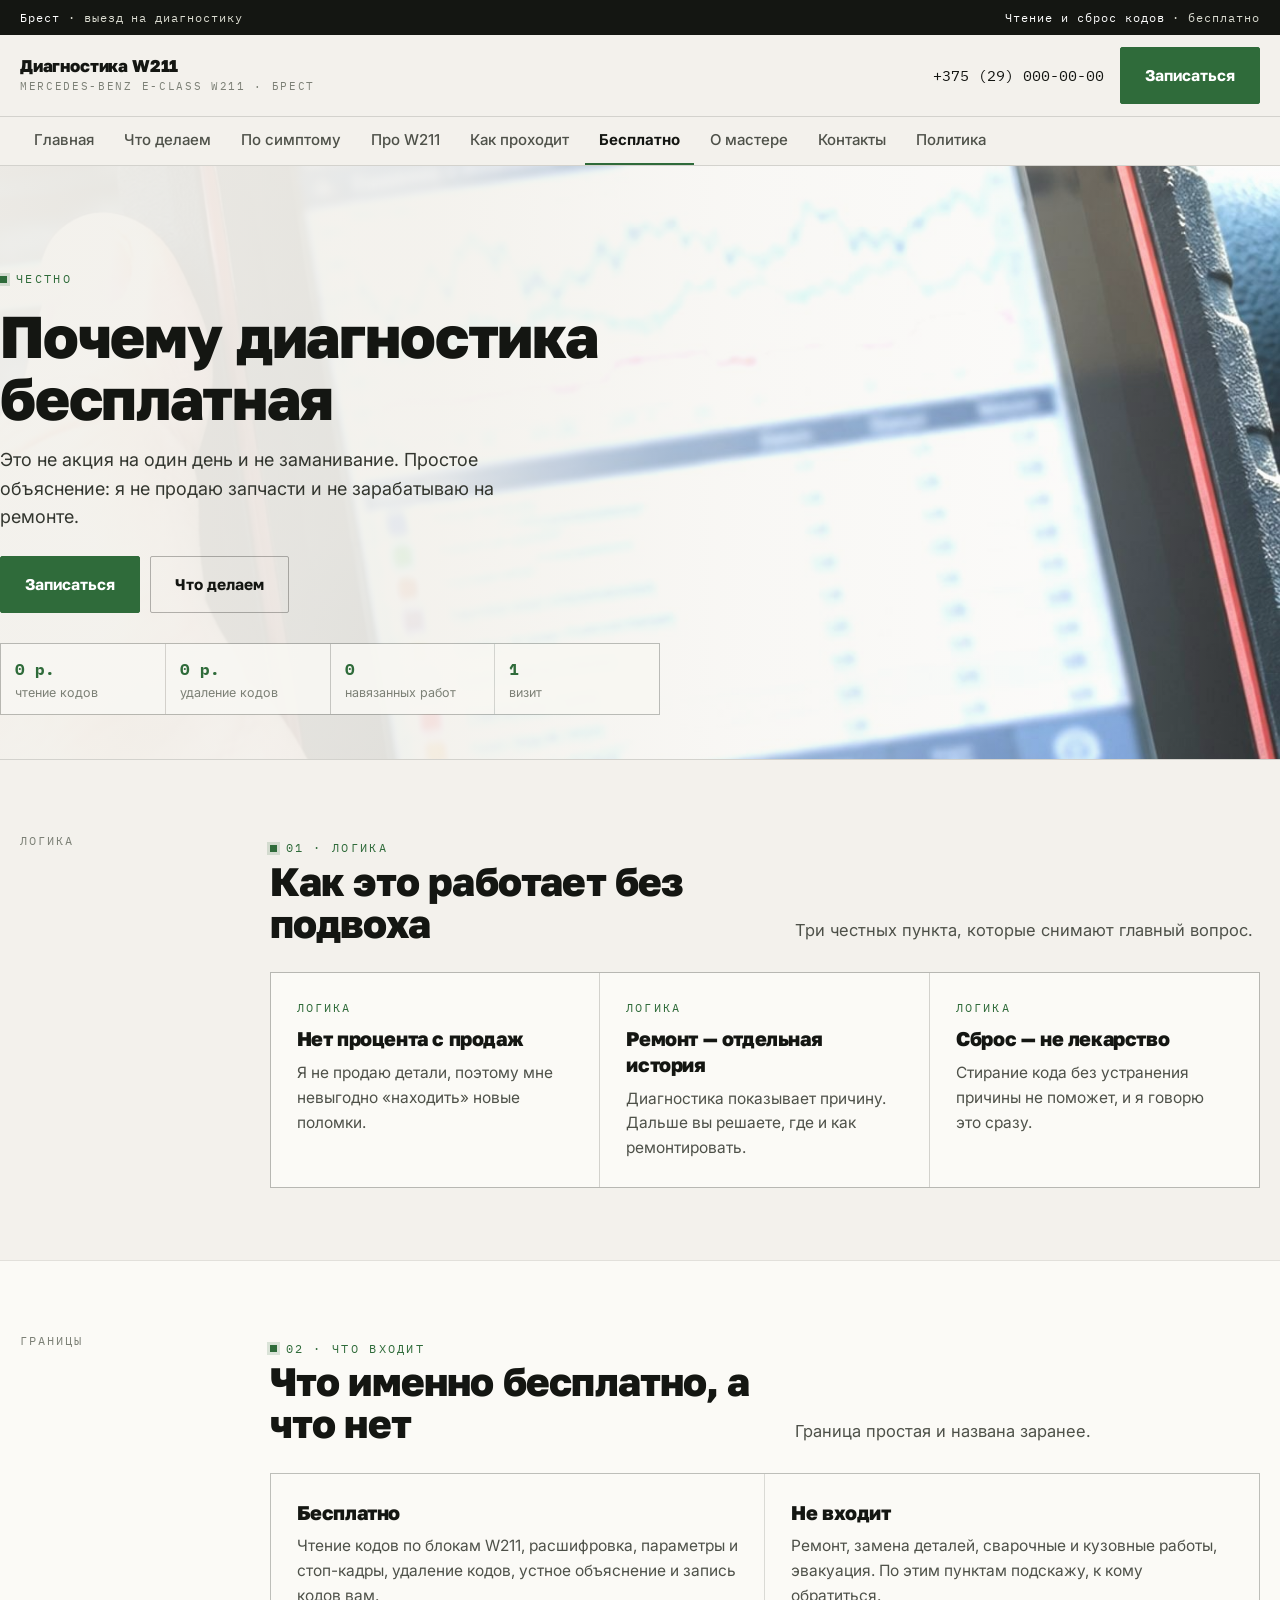
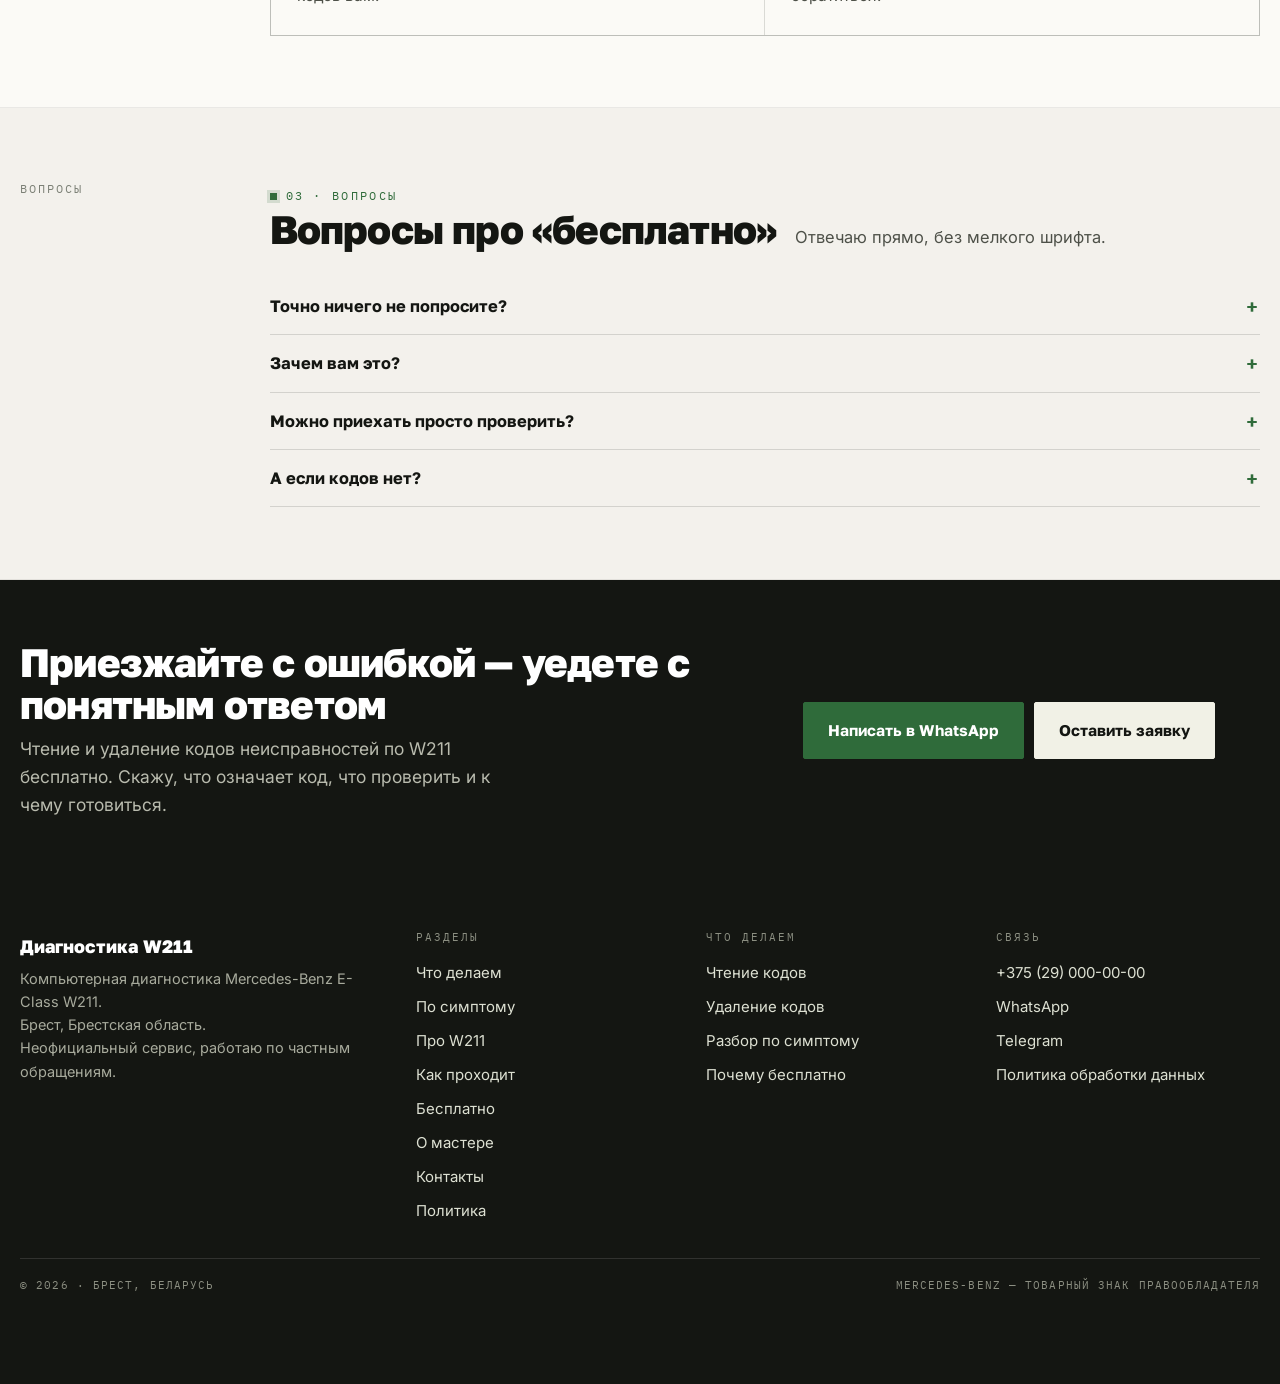
==== besplatno.html @ b9f1666d "Диагностика W211, Брест: 9 страниц, разбор по 8 симптомам, бесплатное чтение и сброс кодов" ====
<!doctype html><html lang="ru"><head><meta charset="utf-8">
<meta name="viewport" content="width=device-width,initial-scale=1">
<title>Почему диагностика W211 бесплатная — честные условия</title><meta name="description" content="Диагностика W211 бесплатна: чтение кодов, расшифровка и удаление. Объясняю, что входит и чего в услуге нет.">
<link rel="icon" href="assets/img/favicon.svg" type="image/svg+xml">
<style>
:root{--paper:#F3F1EC;--ink:#141612;--lcd:#2F6B3A;--line:rgba(20,22,18,.14)}
*{box-sizing:border-box}
body{margin:0;background:var(--paper);color:var(--ink);font-family:'Inter',system-ui,sans-serif;font-size:17.5px;line-height:1.6;overflow-x:hidden}
h1{font-family:'Golos Text',sans-serif;font-weight:800;font-size:clamp(2.1rem,4.6vw,3.6rem);line-height:1.06;margin:0}
.wrap{width:min(1240px,calc(100% - 40px));margin:0 auto}
.hdr{position:sticky;top:0;z-index:60;background:rgba(243,241,236,.94);border-bottom:1px solid var(--line)}
.topbar{background:var(--ink);color:#DCDDD2}
.hero{position:relative;min-height:520px;display:flex;align-items:flex-end;overflow:hidden}
.hero__bg{position:absolute;inset:0;z-index:-2}
.hero__bg img{width:100%;height:100%;object-fit:cover}
.hero::before{content:"";position:absolute;inset:0;z-index:-1;background:linear-gradient(90deg,rgba(243,241,236,.96),rgba(243,241,236,.34))}
</style>
<link rel="preconnect" href="https://fonts.googleapis.com"><link rel="preconnect" href="https://fonts.gstatic.com" crossorigin>
<link href="https://fonts.googleapis.com/css2?family=Golos+Text:wght@500;600;800&family=Inter:wght@400;500;600&family=IBM+Plex+Mono:wght@400;500&display=swap" rel="stylesheet">
<link rel="stylesheet" href="assets/css/site.v1.css">
</head><body>
<div class="topbar"><div class="wrap"><span><b>Брест</b> · выезд на диагностику</span><span><b>Чтение и сброс кодов</b> · бесплатно</span></div></div>
<header class="hdr"><div class="wrap hdr__in">
<a class="logo" href="index.html"><b>Диагностика W211</b><span>Mercedes-Benz E-Class W211 · Брест</span></a>
<span class="hdr__sp"></span>
<a class="hdr__tel" href="tel:+375290000000">+375 (29) 000-00-00</a>
<a class="btn btn--lcd" href="kontakty.html#zayavka">Записаться</a>
<button class="burger" id="burger" aria-label="Открыть меню" aria-expanded="false" aria-controls="drawer"><span></span><span></span><span></span></button>
</div></header>
<nav class="strip" aria-label="Страницы"><div class="wrap strip__in"><a href="index.html">Главная</a><a href="uslugi.html">Что делаем</a><a href="simptomy.html">По симптому</a><a href="w211.html">Про W211</a><a href="process.html">Как проходит</a><a href="besplatno.html" aria-current="page">Бесплатно</a><a href="o-mastere.html">О мастере</a><a href="kontakty.html">Контакты</a><a href="politika.html">Политика</a></div></nav>
<div class="drawer" id="drawer" data-open="false" role="dialog" aria-modal="true" aria-label="Меню">
<div class="drawer__top"><span class="mono">Меню</span><button class="drawer__close" id="drawerClose" aria-label="Закрыть меню"></button></div>
<div class="drawer__inner"><a href="index.html">Главная</a><a href="uslugi.html">Что делаем</a><a href="simptomy.html">По симптому</a><a href="w211.html">Про W211</a><a href="process.html">Как проходит</a><a href="besplatno.html" aria-current="page">Бесплатно</a><a href="o-mastere.html">О мастере</a><a href="kontakty.html">Контакты</a><a href="politika.html">Политика</a><a class="btn btn--lcd" href="kontakty.html#zayavka">Записаться на диагностику</a></div>
</div>
<main><section class="hero"><div class="hero__bg"><img src="assets/img/screen.jpg" alt="Диагностический экран" fetchpriority="high"></div>
<div class="hero__in wrap"><span class="kick">честно</span><h1>Почему диагностика бесплатная</h1>
<p class="hero__lead">Это не акция на один день и не заманивание. Простое объяснение: я не продаю запчасти и не зарабатываю на ремонте.</p>
<div class="hero__cta"><a class="btn btn--lcd" href="kontakty.html#zayavka">Записаться</a><a class="btn btn--line" href="uslugi.html">Что делаем</a></div>
<div class="hero__figs"><div><b>0 р.</b><span>чтение кодов</span></div><div><b>0 р.</b><span>удаление кодов</span></div><div><b>0</b><span>навязанных работ</span></div><div><b>1</b><span>визит</span></div></div></div></section><section class="band "><div class="wrap"><div class="sect"><div class="sect__side"><span class="mono">логика</span></div><div><div class="sect__head"><div><span class="kick">01 · логика</span><h2>Как это работает без подвоха</h2></div><p>Три честных пункта, которые снимают главный вопрос.</p></div><div class="grid grid--3"><div class="cell"><span class="mono">логика</span><h3>Нет процента с продаж</h3><p>Я не продаю детали, поэтому мне невыгодно «находить» новые поломки.</p></div><div class="cell"><span class="mono">логика</span><h3>Ремонт — отдельная история</h3><p>Диагностика показывает причину. Дальше вы решаете, где и как ремонтировать.</p></div><div class="cell"><span class="mono">логика</span><h3>Сброс — не лекарство</h3><p>Стирание кода без устранения причины не поможет, и я говорю это сразу.</p></div></div></div></div></div></section><section class="band band--alt"><div class="wrap"><div class="sect"><div class="sect__side"><span class="mono">границы</span></div><div><div class="sect__head"><div><span class="kick">02 · что входит</span><h2>Что именно бесплатно, а что нет</h2></div><p>Граница простая и названа заранее.</p></div><div class="grid grid--2"><div class="cell"><h3>Бесплатно</h3><p>Чтение кодов по блокам W211, расшифровка, параметры и стоп-кадры, удаление кодов, устное объяснение и запись кодов вам.</p></div><div class="cell"><h3>Не входит</h3><p>Ремонт, замена деталей, сварочные и кузовные работы, эвакуация. По этим пунктам подскажу, к кому обратиться.</p></div></div></div></div></div></section><section class="band "><div class="wrap"><div class="sect"><div class="sect__side"><span class="mono">вопросы</span></div><div><div class="sect__head"><div><span class="kick">03 · вопросы</span><h2>Вопросы про «бесплатно»</h2></div><p>Отвечаю прямо, без мелкого шрифта.</p></div><div class="faq"><div class="faq__i"><button class="faq__q" aria-expanded="false">Точно ничего не попросите?</button><div class="faq__a">За диагностику — нет. Если предложу что-то ещё, это будет отдельный разговор с вашего согласия.</div></div><div class="faq__i"><button class="faq__q" aria-expanded="false">Зачем вам это?</button><div class="faq__a">Мне интересна эта модель и её электроника, а вам — понятный ответ. Обмен без денег.</div></div><div class="faq__i"><button class="faq__q" aria-expanded="false">Можно приехать просто проверить?</button><div class="faq__a">Да, посмотреть, есть ли скрытые коды, — нормальная причина для визита.</div></div><div class="faq__i"><button class="faq__q" aria-expanded="false">А если кодов нет?</button><div class="faq__a">Тогда визит закончится словами «ошибок нет» и объяснением, что ещё проверить. Это тоже результат.</div></div></div></div></div></div></section></main><script src="assets/js/main.v1.js" defer></script>
<section class="cta"><div class="wrap cta__in">
<div><h2>Приезжайте с ошибкой — уедете с понятным ответом</h2>
<p>Чтение и удаление кодов неисправностей по W211 бесплатно. Скажу, что означает код, что проверить и к чему готовиться.</p></div>
<div class="cta__act"><a class="btn btn--lcd" href="https://wa.me/375290000000" target="_blank" rel="noopener">Написать в WhatsApp</a><a class="btn" href="kontakty.html#zayavka">Оставить заявку</a></div>
</div></section>
<footer class="foot"><div class="wrap"><div class="foot__grid">
<div><div class="foot__b">Диагностика W211</div><div class="foot__adr">Компьютерная диагностика Mercedes-Benz E-Class W211.<br>Брест, Брестская область.<br>Неофициальный сервис, работаю по частным обращениям.</div></div>
<div><h4>Разделы</h4><a href="uslugi.html">Что делаем</a><a href="simptomy.html">По симптому</a><a href="w211.html">Про W211</a><a href="process.html">Как проходит</a><a href="besplatno.html">Бесплатно</a><a href="o-mastere.html">О мастере</a><a href="kontakty.html">Контакты</a><a href="politika.html">Политика</a></div>
<div><h4>Что делаем</h4><a href="uslugi.html">Чтение кодов</a><a href="uslugi.html">Удаление кодов</a><a href="simptomy.html">Разбор по симптому</a><a href="besplatno.html">Почему бесплатно</a></div>
<div><h4>Связь</h4><a href="tel:+375290000000">+375 (29) 000-00-00</a><a href="https://wa.me/375290000000">WhatsApp</a><a href="https://t.me/+375290000000">Telegram</a><a href="politika.html">Политика обработки данных</a></div>
</div><div class="foot__bo"><span>© 2026 · Брест, Беларусь</span><span>Mercedes-Benz — товарный знак правообладателя</span></div></div></footer>
<div class="fbar">
<a href="tel:+375290000000"><svg viewBox="0 0 24 24"><path d="M6 3h3l2 5-2 1a12 12 0 006 6l1-2 5 2v3a2 2 0 01-2 2A17 17 0 014 5a2 2 0 012-2z"/></svg>Позвонить</a>
<a href="https://wa.me/375290000000"><svg viewBox="0 0 24 24"><path d="M21 12a9 9 0 01-13 8L3 21l1-4A9 9 0 1121 12z"/></svg>WhatsApp</a>
<a href="https://t.me/+375290000000"><svg viewBox="0 0 24 24"><path d="M21 4L3 11l5 2 2 6 3-4 4 3z"/></svg>Telegram</a>
<a href="kontakty.html#zayavka"><svg viewBox="0 0 24 24"><path d="M4 6h16v12H4zM4 7l8 6 8-6"/></svg>Заявка</a>
</div></body></html>
---- assets/css/site.v1.css ----
:root{
--paper:#F3F1EC;--panel:#FBFAF6;--sand:#E7E2D6;
--ink:#141612;--steel:#4E5149;--muted:#7C8076;
--lcd:#2F6B3A;--lcd-bg:#DDE8D2;--amber:#A9741C;--red:#A33B2C;
--line:rgba(20,22,18,.14);--line2:rgba(20,22,18,.075);
--f-d:'Golos Text',system-ui,sans-serif;--f-t:'Inter',system-ui,sans-serif;--f-m:'IBM Plex Mono',monospace;
--rad:2px;--wrap:1240px}
*{box-sizing:border-box}
html{-webkit-text-size-adjust:100%;font-size:18px;overflow-x:clip;scroll-behavior:smooth}
body{margin:0;background:var(--paper);color:var(--ink);font-family:var(--f-t);font-size:17.5px;line-height:1.6;-webkit-font-smoothing:antialiased;overflow-x:hidden}
body.lock{overflow:hidden}
img{max-width:100%;height:auto;display:block}
a{color:inherit;text-decoration:none}
h1,h2,h3,h4{font-family:var(--f-d);font-weight:800;line-height:1.06;letter-spacing:-.02em;margin:0}
h1{font-size:clamp(2.1rem,4.6vw,3.6rem)}
h2{font-size:clamp(1.7rem,3.1vw,2.55rem)}
h3{font-size:1.12rem;line-height:1.3}
p{margin:0}
.wrap{width:min(var(--wrap),calc(100% - 40px));margin:0 auto}
@media(max-width:600px){.wrap{width:calc(100% - 28px)}}
.mono{font-family:var(--f-m);font-size:11.5px;letter-spacing:.18em;text-transform:uppercase;color:var(--muted)}
.kick{display:inline-flex;align-items:center;gap:9px;font-family:var(--f-m);font-size:11.5px;letter-spacing:.2em;text-transform:uppercase;color:var(--lcd)}
.kick::before{content:"";width:7px;height:7px;background:var(--lcd);box-shadow:0 0 0 3px rgba(47,107,58,.16)}
.btn{display:inline-flex;align-items:center;gap:10px;padding:15px 24px;border-radius:var(--rad);background:var(--ink);color:#fff;font-family:var(--f-d);font-weight:700;font-size:15.5px;border:1px solid var(--ink);transition:background .18s,color .18s,transform .18s}
.btn svg{width:17px;height:17px;fill:none;stroke:currentColor;stroke-width:2.2}
.btn:hover{background:#000;transform:translateY(-1px)}
.btn--lcd{background:var(--lcd);border-color:var(--lcd)}
.btn--lcd:hover{background:#255830}
.btn--line{background:transparent;color:var(--ink);border-color:rgba(20,22,18,.3)}
.btn--line:hover{background:rgba(20,22,18,.05)}
.topbar{background:var(--ink);color:#DCDDD2;font-family:var(--f-m);font-size:12px;letter-spacing:.08em}
.topbar .wrap{display:flex;gap:18px;justify-content:space-between;align-items:center;padding:8px 0;flex-wrap:wrap}
.topbar b{color:#fff;font-weight:400}
.hdr{position:sticky;top:0;z-index:60;background:rgba(243,241,236,.94);backdrop-filter:blur(12px);border-bottom:1px solid var(--line)}
.hdr__in{display:flex;align-items:center;gap:16px;padding:12px 0}
.logo{display:flex;flex-direction:column;gap:2px;min-width:0}
.logo b{font-family:var(--f-d);font-weight:800;font-size:17px;letter-spacing:-.01em;line-height:1.15}
.logo span{font-family:var(--f-m);font-size:10.5px;letter-spacing:.16em;text-transform:uppercase;color:var(--muted)}
.hdr__sp{flex:1}
.hdr__tel{font-family:var(--f-m);font-size:15px;white-space:nowrap;color:var(--ink)}
.burger{display:none;width:44px;height:44px;border:1px solid var(--line);background:var(--panel);border-radius:var(--rad);align-items:center;justify-content:center;flex-direction:column;gap:5px;cursor:pointer}
.burger span{display:block;width:18px;height:2px;background:var(--ink)}
.strip{border-bottom:1px solid var(--line);background:var(--paper);position:sticky;top:65px;z-index:55;overflow-x:auto;scrollbar-width:none}
.strip::-webkit-scrollbar{display:none}
.strip__in{display:flex;gap:2px;min-width:max-content;padding:0}
.strip a{display:block;padding:11px 14px;font-size:15px;font-weight:500;color:var(--steel);border-bottom:2px solid transparent;white-space:nowrap}
.strip a:hover{color:var(--ink);background:rgba(20,22,18,.03)}
.strip a[aria-current]{color:var(--ink);border-bottom-color:var(--lcd);font-weight:700}
.drawer{position:fixed;inset:0;z-index:100;background:var(--paper);display:none;flex-direction:column}
.drawer[data-open="true"]{display:flex}
.drawer__top{display:flex;justify-content:space-between;align-items:center;padding:14px 16px;border-bottom:1px solid var(--line)}
.drawer__close{width:44px;height:44px;border:1px solid var(--line);background:var(--panel);position:relative;cursor:pointer}
.drawer__close::before,.drawer__close::after{content:"";position:absolute;left:11px;right:11px;top:21px;height:2px;background:var(--ink)}
.drawer__close::before{transform:rotate(45deg)}.drawer__close::after{transform:rotate(-45deg)}
.drawer__inner{padding:10px 16px 24px;overflow-y:auto;display:flex;flex-direction:column;gap:2px;flex:1}
.drawer__inner a{padding:14px 0;border-bottom:1px solid var(--line2);font-family:var(--f-d);font-weight:700;font-size:19px;display:flex;justify-content:space-between;align-items:center}
.drawer__inner a span{font-family:var(--f-m);font-size:11px;color:var(--muted)}
.drawer .btn{margin-top:16px;justify-content:center}
.fbar{position:fixed;left:0;right:0;bottom:0;z-index:70;display:none;grid-template-columns:repeat(4,1fr);background:var(--ink);border-top:1px solid rgba(255,255,255,.14)}
.fbar a{display:flex;flex-direction:column;align-items:center;gap:3px;padding:9px 2px;color:#EDEDE2;font-family:var(--f-m);font-size:9.5px;letter-spacing:.08em;text-transform:uppercase;border-right:1px solid rgba(255,255,255,.1)}
.fbar a:last-child{border-right:0}
.fbar svg{width:19px;height:19px;fill:none;stroke:currentColor;stroke-width:1.8}
.fbar a:first-child{background:var(--lcd);color:#fff}
.hero{position:relative;isolation:isolate;min-height:clamp(500px,66vh,720px);display:flex;align-items:flex-end;overflow:hidden;border-bottom:1px solid var(--line)}
.hero__bg{position:absolute;inset:0;z-index:-2}
.hero__bg img{width:100%;height:100%;object-fit:cover;object-position:62% 55%}
.hero::before{content:"";position:absolute;inset:0;z-index:-1;background:linear-gradient(90deg,rgba(243,241,236,.97) 0%,rgba(243,241,236,.92) 34%,rgba(243,241,236,.55) 58%,rgba(243,241,236,.18) 100%)}
.hero__in{padding:clamp(34px,5vw,62px) 0 clamp(26px,3.4vw,44px);width:100%}
.hero h1{max-width:19ch;margin:14px 0 0}
.hero h1 em{font-style:normal;position:relative;white-space:nowrap}
.hero h1 em::after{content:"";position:absolute;left:0;right:0;bottom:.06em;height:.34em;background:rgba(47,107,58,.22);z-index:-1}
.hero__lead{margin-top:16px;max-width:48ch;font-size:18px;color:#33362F}
.hero__cta{display:flex;flex-wrap:wrap;gap:10px;margin-top:24px}
.hero__figs{display:grid;grid-template-columns:repeat(4,minmax(0,1fr));gap:1px;margin-top:30px;background:var(--line);border:1px solid var(--line);max-width:660px}
.hero__figs div{background:rgba(251,250,246,.92);padding:13px 14px;display:flex;flex-direction:column;gap:2px}
.hero__figs b{font-family:var(--f-m);font-size:16px;color:var(--lcd)}
.hero__figs span{font-size:12.5px;color:var(--muted);line-height:1.35}
@media(max-width:820px){
.hero__figs{grid-template-columns:repeat(2,minmax(0,1fr))}
.hero::before{background:linear-gradient(180deg,rgba(243,241,236,.96) 0%,rgba(243,241,236,.9) 46%,rgba(243,241,236,.62) 100%)}
.hero__bg img{object-position:58% 50%}
}
.band{padding:clamp(44px,5.6vw,84px) 0;border-bottom:1px solid var(--line2)}
.band--alt{background:var(--panel)}
.band--dark{background:var(--ink);color:#EFEFE3;border-bottom:0}
.band--dark .kick{color:#B9D6A6}
.band--dark .kick::before{background:#B9D6A6;box-shadow:0 0 0 3px rgba(185,214,166,.18)}
.band--dark p,.band--dark .mono{color:#B9BBAE}
.band--dark h2,.band--dark h3{color:#fff}
.sect{display:grid;gap:22px}
@media(min-width:1000px){.sect{grid-template-columns:206px minmax(0,1fr);gap:clamp(24px,3.4vw,52px)}}
.sect>div{min-width:0}
.sect__side{display:flex;flex-direction:column;gap:8px;align-items:flex-start}
@media(min-width:1000px){.sect__side{position:sticky;top:130px;align-self:start}}
.sect__head{display:grid;gap:12px;margin-bottom:clamp(16px,2.2vw,28px)}
@media(min-width:820px){.sect__head{grid-template-columns:minmax(0,1.05fr) minmax(0,.95fr);align-items:end}}
.sect__head p{color:var(--steel);font-size:16.5px;max-width:48ch}
.grid{display:grid;gap:1px;background:var(--line);border:1px solid var(--line)}
.grid--3{grid-template-columns:repeat(1,minmax(0,1fr))}
.grid--2{grid-template-columns:repeat(1,minmax(0,1fr))}
@media(min-width:760px){.grid--2{grid-template-columns:repeat(2,minmax(0,1fr))}}
@media(min-width:900px){.grid--3{grid-template-columns:repeat(3,minmax(0,1fr))}}
.cell{background:var(--panel);padding:clamp(18px,2.2vw,26px);display:flex;flex-direction:column;gap:9px;min-width:0}
.cell h3{font-size:1.1rem}
.cell p{color:var(--steel);font-size:15.5px}
.cell .mono{color:var(--lcd)}
.lcd{background:var(--lcd-bg);border:1px solid rgba(47,107,58,.26);padding:clamp(16px,2vw,24px);display:flex;flex-direction:column;gap:10px}
.lcd b{font-family:var(--f-m);font-size:13px;letter-spacing:.14em;text-transform:uppercase;color:#295E33}
.lcd p{color:#2E5233;font-size:15.5px}
.chips{display:flex;flex-wrap:wrap;gap:7px}
.chip{font-family:var(--f-m);font-size:12px;padding:5px 9px;border:1px solid rgba(20,22,18,.2);background:var(--panel);color:var(--steel)}
.chip--on{background:var(--ink);color:#F1F1E6;border-color:var(--ink)}
.rows{border-top:1px solid var(--line)}
.row{display:grid;grid-template-columns:minmax(0,1fr) auto;gap:14px;align-items:baseline;padding:16px 0;border-bottom:1px solid var(--line2)}
.row__n{font-family:var(--f-m);font-size:12px;color:var(--lcd);display:block;margin-bottom:3px}
.row h3{font-size:1.05rem}
.row p{color:var(--steel);font-size:15px;margin-top:4px}
.row__v{font-family:var(--f-m);font-size:12.5px;color:var(--muted);text-align:right;white-space:nowrap}
@media(max-width:640px){.row{grid-template-columns:1fr}.row__v{text-align:left}}
.faq{display:flex;flex-direction:column}
.faq__i{border-bottom:1px solid var(--line)}
.faq__q{width:100%;text-align:left;background:none;border:0;padding:17px 34px 17px 0;position:relative;cursor:pointer;font-family:var(--f-d);font-weight:700;font-size:16.5px;line-height:1.35;color:var(--ink)}
.faq__q::after{content:"+";position:absolute;right:2px;top:14px;font-family:var(--f-m);font-size:20px;color:var(--lcd)}
.faq__q[aria-expanded="true"]::after{content:"–"}
.faq__a{display:none;padding:0 34px 18px 0;color:var(--steel);font-size:15.5px}
.faq__i.is-open .faq__a{display:block}
.form{display:grid;gap:12px;max-width:520px}
.form__row{display:grid;gap:12px}
@media(min-width:560px){.form__row--2{grid-template-columns:1fr 1fr}}
.field{display:flex;flex-direction:column;gap:6px}
.field label{font-family:var(--f-m);font-size:11px;letter-spacing:.14em;text-transform:uppercase;color:var(--muted)}
.field input,.field textarea,.field select{font-family:var(--f-t);font-size:16px;padding:12px 13px;background:#fff;border:1px solid rgba(20,22,18,.18);border-radius:var(--rad);color:var(--ink);width:100%}
.field textarea{min-height:96px;resize:vertical}
.field input:focus,.field textarea:focus{outline:2px solid rgba(47,107,58,.5);outline-offset:1px}
.form__note{font-size:13px;color:var(--muted);max-width:46ch}
.formout{font-size:14px;color:var(--lcd);font-weight:600}
.cta{background:var(--ink);color:#EFEFE3;padding:clamp(38px,4.8vw,68px) 0}
.cta__in{display:grid;gap:22px;align-items:center}
@media(min-width:880px){.cta__in{grid-template-columns:minmax(0,1.25fr) minmax(0,.75fr)}}
.cta h2{color:#fff;max-width:26ch}
.cta p{color:#B9BBAE;margin-top:10px;max-width:44ch}
.cta__act{display:flex;flex-wrap:wrap;gap:10px}
.cta .btn{background:#F1F1E6;color:var(--ink);border-color:#F1F1E6}
.cta .btn--lcd{background:var(--lcd);color:#fff;border-color:var(--lcd)}
.foot{background:var(--ink);color:#C9CBBE;padding:clamp(34px,4vw,54px) 0 90px}
.foot__grid{display:grid;gap:26px}
@media(min-width:820px){.foot__grid{grid-template-columns:1.4fr 1fr 1fr 1fr}}
.foot h4{font-family:var(--f-m);font-size:11px;letter-spacing:.18em;text-transform:uppercase;color:#8C8F82;margin:0 0 12px;font-weight:400}
.foot a{display:block;padding:5px 0;font-size:15px;color:#DDE0D2}
.foot a:hover{color:#fff}
.foot__b{font-family:var(--f-d);font-weight:800;font-size:18px;color:#fff;margin-bottom:6px}
.foot__adr{font-size:14.5px;line-height:1.6;color:#A8AB9D}
.foot__bo{margin-top:30px;padding-top:18px;border-top:1px solid rgba(255,255,255,.12);display:flex;justify-content:space-between;gap:14px;flex-wrap:wrap;font-family:var(--f-m);font-size:11px;letter-spacing:.1em;text-transform:uppercase;color:#8C8F82}
@media(max-width:1049px){
.burger{display:flex}
.strip{top:0;position:relative}
.fbar{display:grid}
body{padding-bottom:56px}
}
@media(min-width:1050px){.hdr__tel{display:block}}
.plate{margin:0;border:1px solid var(--line);background:var(--panel)}
.plate img{width:100%;aspect-ratio:16/10;object-fit:cover}
.plate figcaption{font-family:var(--f-m);font-size:11px;letter-spacing:.12em;text-transform:uppercase;color:var(--muted);padding:10px 12px;border-top:1px solid var(--line2)}
.note{border-left:3px solid var(--amber);padding:4px 0 4px 14px;color:var(--steel);font-size:15px}
.note b{color:var(--ink)}
.sym{display:grid;gap:16px}
@media(min-width:820px){.sym{grid-template-columns:minmax(0,320px) minmax(0,1fr)}}
.sym__list{display:flex;flex-direction:column;gap:1px;background:var(--line);border:1px solid var(--line)}
.sym__list button{text-align:left;background:var(--panel);border:0;padding:13px 15px;font-family:var(--f-d);font-weight:700;font-size:15.5px;cursor:pointer;display:flex;justify-content:space-between;gap:10px;align-items:center;color:var(--ink)}
.sym__list button span{font-family:var(--f-m);font-size:11px;color:var(--muted);font-weight:400}
.sym__list button:hover{background:#F3F1E8}
.sym__list button[aria-pressed="true"]{background:var(--ink);color:#F1F1E6}
.sym__list button[aria-pressed="true"] span{color:#B9D6A6}
.sym__out{background:var(--panel);border:1px solid var(--line);padding:clamp(16px,2.2vw,26px);display:flex;flex-direction:column;gap:12px;min-height:220px}
.sym__out h3{font-size:1.25rem}
.sym__out ul{margin:0;padding-left:18px;display:flex;flex-direction:column;gap:6px;color:var(--steel);font-size:15.5px}
.sym__out .chips{margin-top:2px}
.calc{background:var(--panel);border:1px solid var(--line);padding:clamp(16px,2.2vw,26px);display:grid;gap:16px}
.calc__grid{display:grid;gap:12px}
@media(min-width:700px){.calc__grid{grid-template-columns:repeat(2,minmax(0,1fr))}}
.calc__out{display:grid;gap:1px;background:var(--line);border:1px solid var(--line)}
@media(min-width:700px){.calc__out{grid-template-columns:repeat(4,minmax(0,1fr))}}
.calc__out div{background:#fff;padding:13px 14px;display:flex;flex-direction:column;gap:2px}
.calc__out b{font-family:var(--f-m);font-size:16px;color:var(--lcd)}
.calc__out span{font-size:12.5px;color:var(--muted);line-height:1.35}
.hint{font-size:13px;color:var(--muted);max-width:60ch}
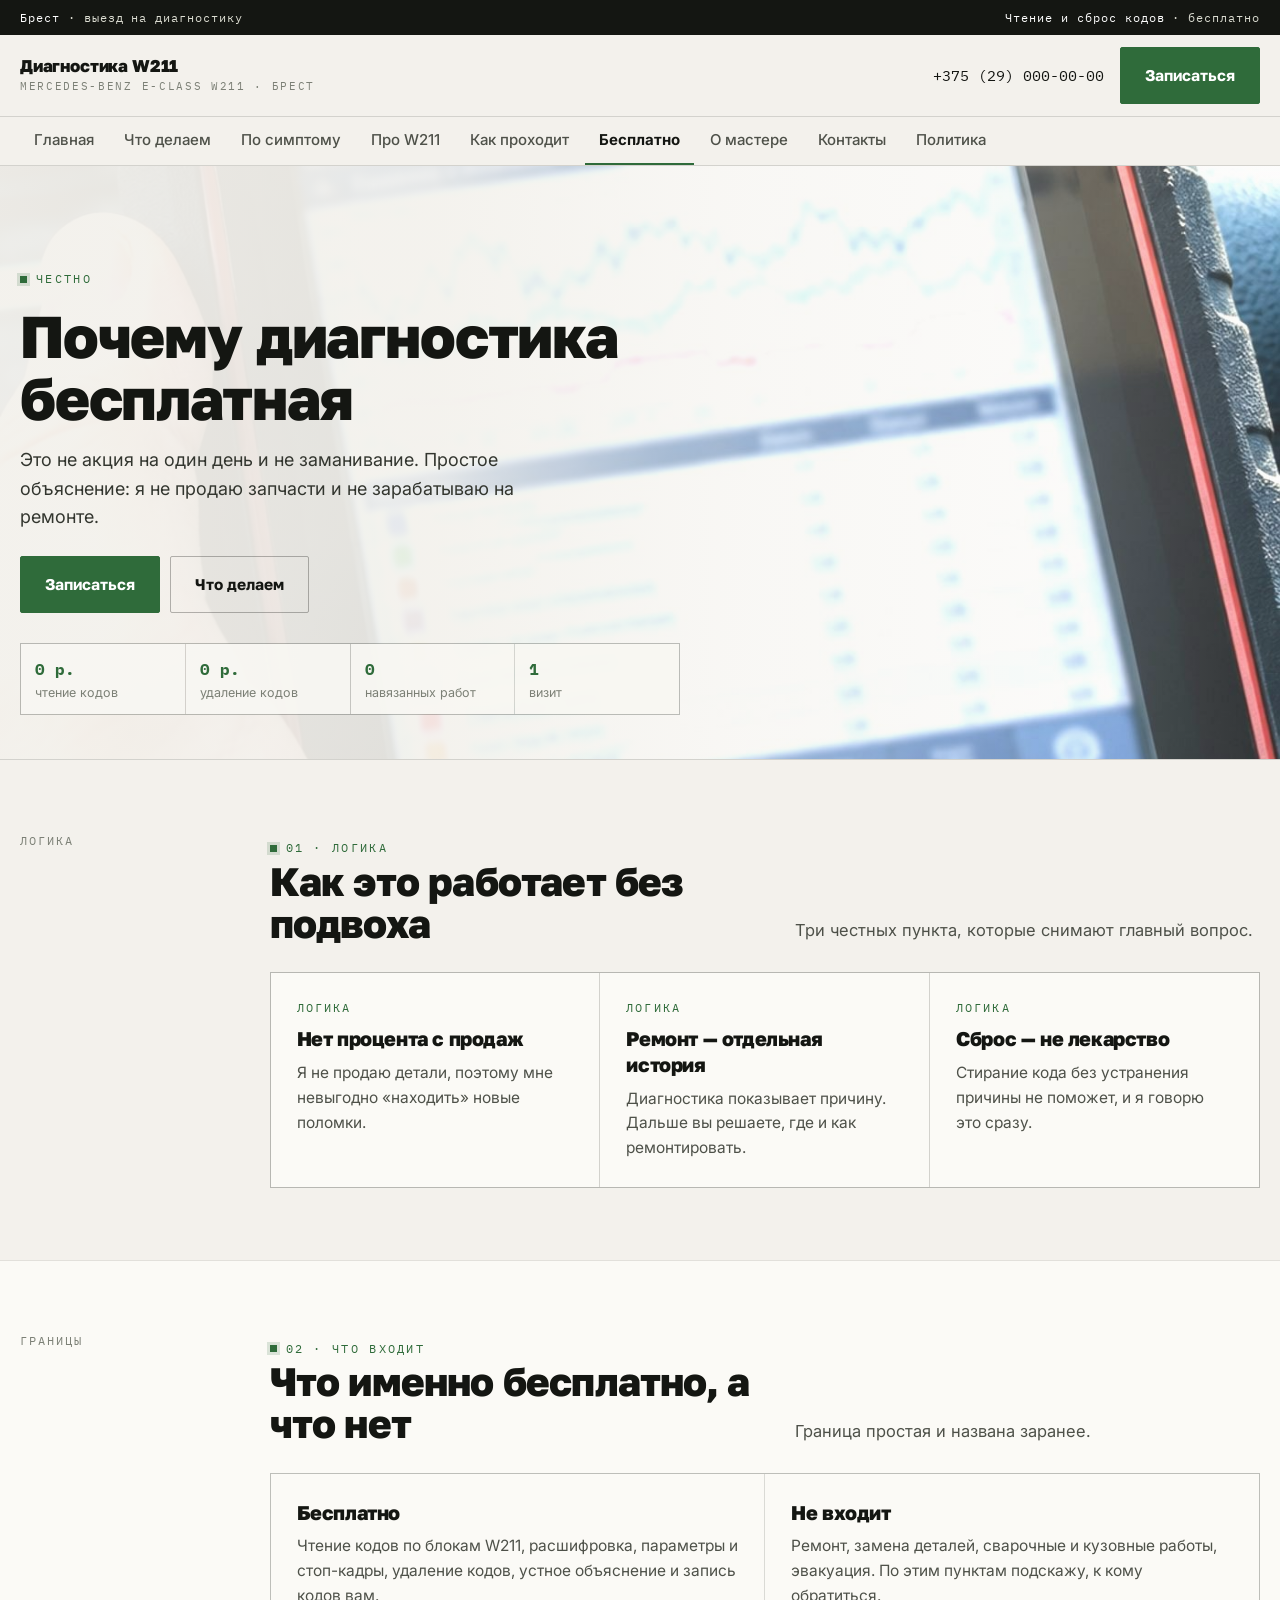
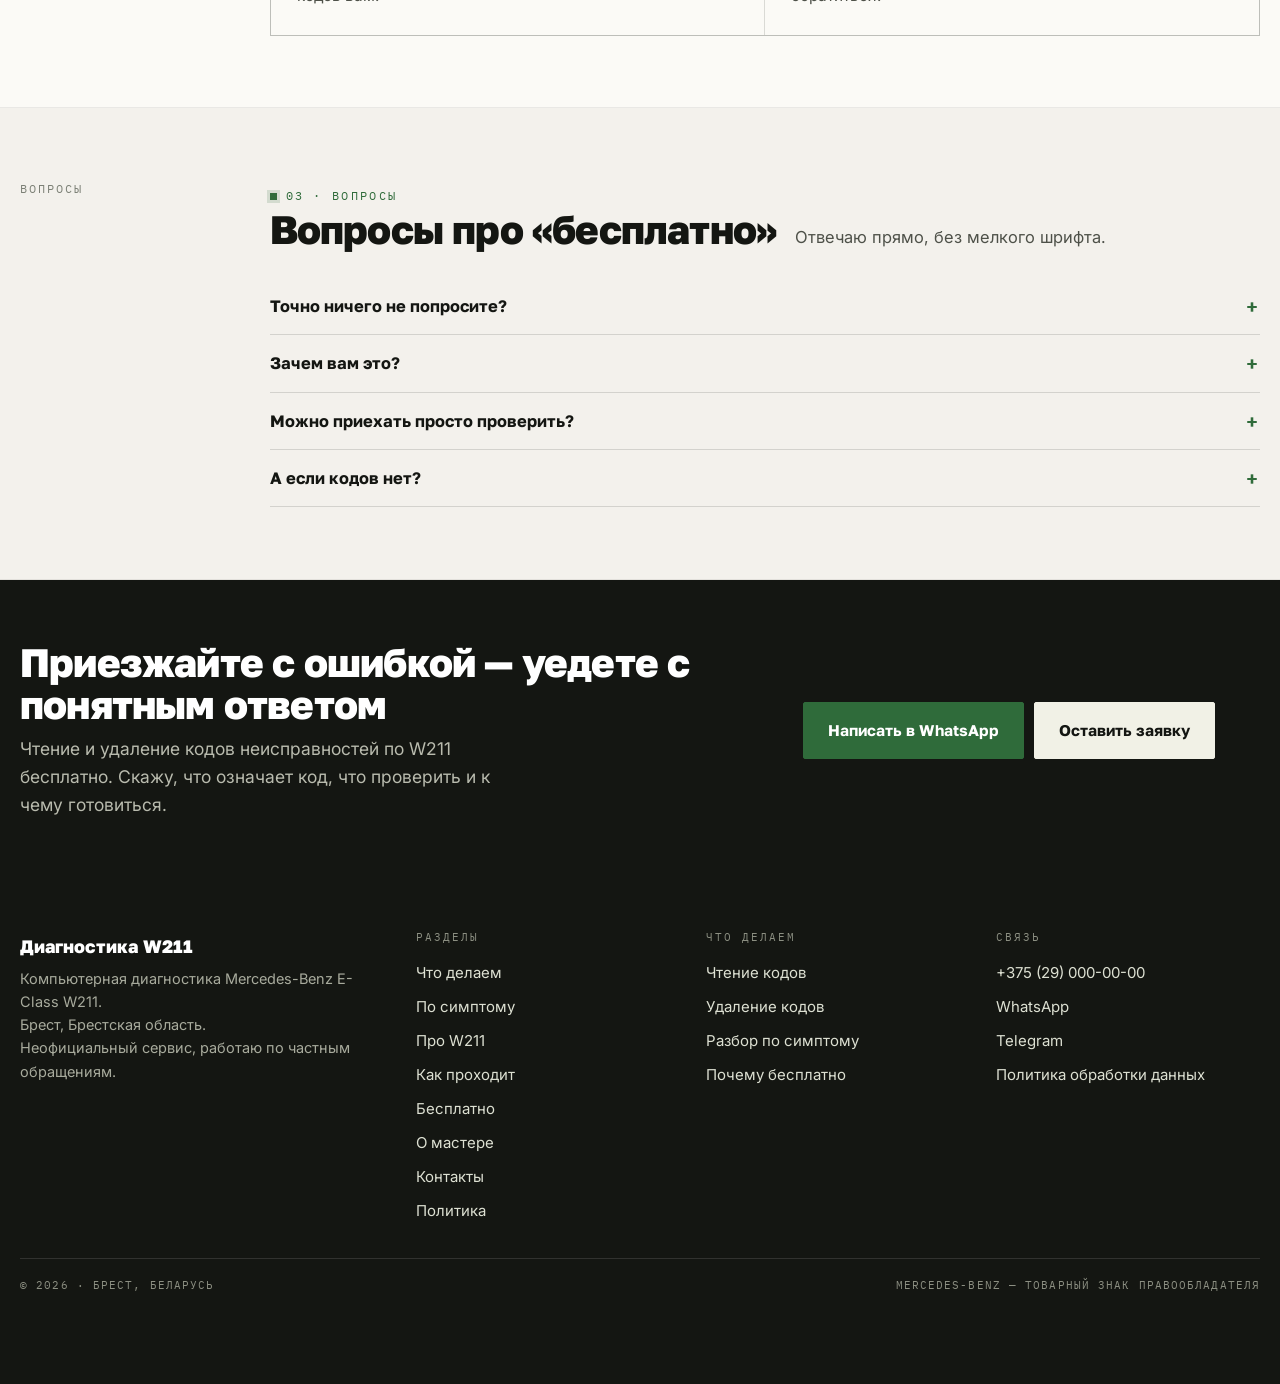
==== commit 6bb0dc4b: "Меню: один aria-current на страницу" ====
--- a/besplatno.html
+++ b/besplatno.html
@@ -30,7 +30,7 @@
 <nav class="strip" aria-label="Страницы"><div class="wrap strip__in"><a href="index.html">Главная</a><a href="uslugi.html">Что делаем</a><a href="simptomy.html">По симптому</a><a href="w211.html">Про W211</a><a href="process.html">Как проходит</a><a href="besplatno.html" aria-current="page">Бесплатно</a><a href="o-mastere.html">О мастере</a><a href="kontakty.html">Контакты</a><a href="politika.html">Политика</a></div></nav>
 <div class="drawer" id="drawer" data-open="false" role="dialog" aria-modal="true" aria-label="Меню">
 <div class="drawer__top"><span class="mono">Меню</span><button class="drawer__close" id="drawerClose" aria-label="Закрыть меню"></button></div>
-<div class="drawer__inner"><a href="index.html">Главная</a><a href="uslugi.html">Что делаем</a><a href="simptomy.html">По симптому</a><a href="w211.html">Про W211</a><a href="process.html">Как проходит</a><a href="besplatno.html" aria-current="page">Бесплатно</a><a href="o-mastere.html">О мастере</a><a href="kontakty.html">Контакты</a><a href="politika.html">Политика</a><a class="btn btn--lcd" href="kontakty.html#zayavka">Записаться на диагностику</a></div>
+<div class="drawer__inner"><a href="index.html">Главная</a><a href="uslugi.html">Что делаем</a><a href="simptomy.html">По симптому</a><a href="w211.html">Про W211</a><a href="process.html">Как проходит</a><a href="besplatno.html">Бесплатно</a><a href="o-mastere.html">О мастере</a><a href="kontakty.html">Контакты</a><a href="politika.html">Политика</a><a class="btn btn--lcd" href="kontakty.html#zayavka">Записаться на диагностику</a></div>
 </div>
 <main><section class="hero"><div class="hero__bg"><img src="assets/img/screen.jpg" alt="Диагностический экран" fetchpriority="high"></div>
 <div class="hero__in wrap"><span class="kick">честно</span><h1>Почему диагностика бесплатная</h1>
--- a/assets/css/site.v1.css
+++ b/assets/css/site.v1.css
@@ -65,7 +65,7 @@
 .hero__bg{position:absolute;inset:0;z-index:-2}
 .hero__bg img{width:100%;height:100%;object-fit:cover;object-position:62% 55%}
 .hero::before{content:"";position:absolute;inset:0;z-index:-1;background:linear-gradient(90deg,rgba(243,241,236,.97) 0%,rgba(243,241,236,.92) 34%,rgba(243,241,236,.55) 58%,rgba(243,241,236,.18) 100%)}
-.hero__in{padding:clamp(34px,5vw,62px) 0 clamp(26px,3.4vw,44px);width:100%}
+.hero__in{padding:clamp(34px,5vw,62px) 0 clamp(26px,3.4vw,44px);min-width:0}
 .hero h1{max-width:19ch;margin:14px 0 0}
 .hero h1 em{font-style:normal;position:relative;white-space:nowrap}
 .hero h1 em::after{content:"";position:absolute;left:0;right:0;bottom:.06em;height:.34em;background:rgba(47,107,58,.22);z-index:-1}
@@ -184,3 +184,6 @@
 .calc__out b{font-family:var(--f-m);font-size:16px;color:var(--lcd)}
 .calc__out span{font-size:12.5px;color:var(--muted);line-height:1.35}
 .hint{font-size:13px;color:var(--muted);max-width:60ch}
+
+.hero>.hero__in{width:min(var(--wrap,1220px),calc(100% - 40px));margin-inline:auto}
+@media(max-width:600px){.hero>.hero__in{width:calc(100% - 28px)}}
